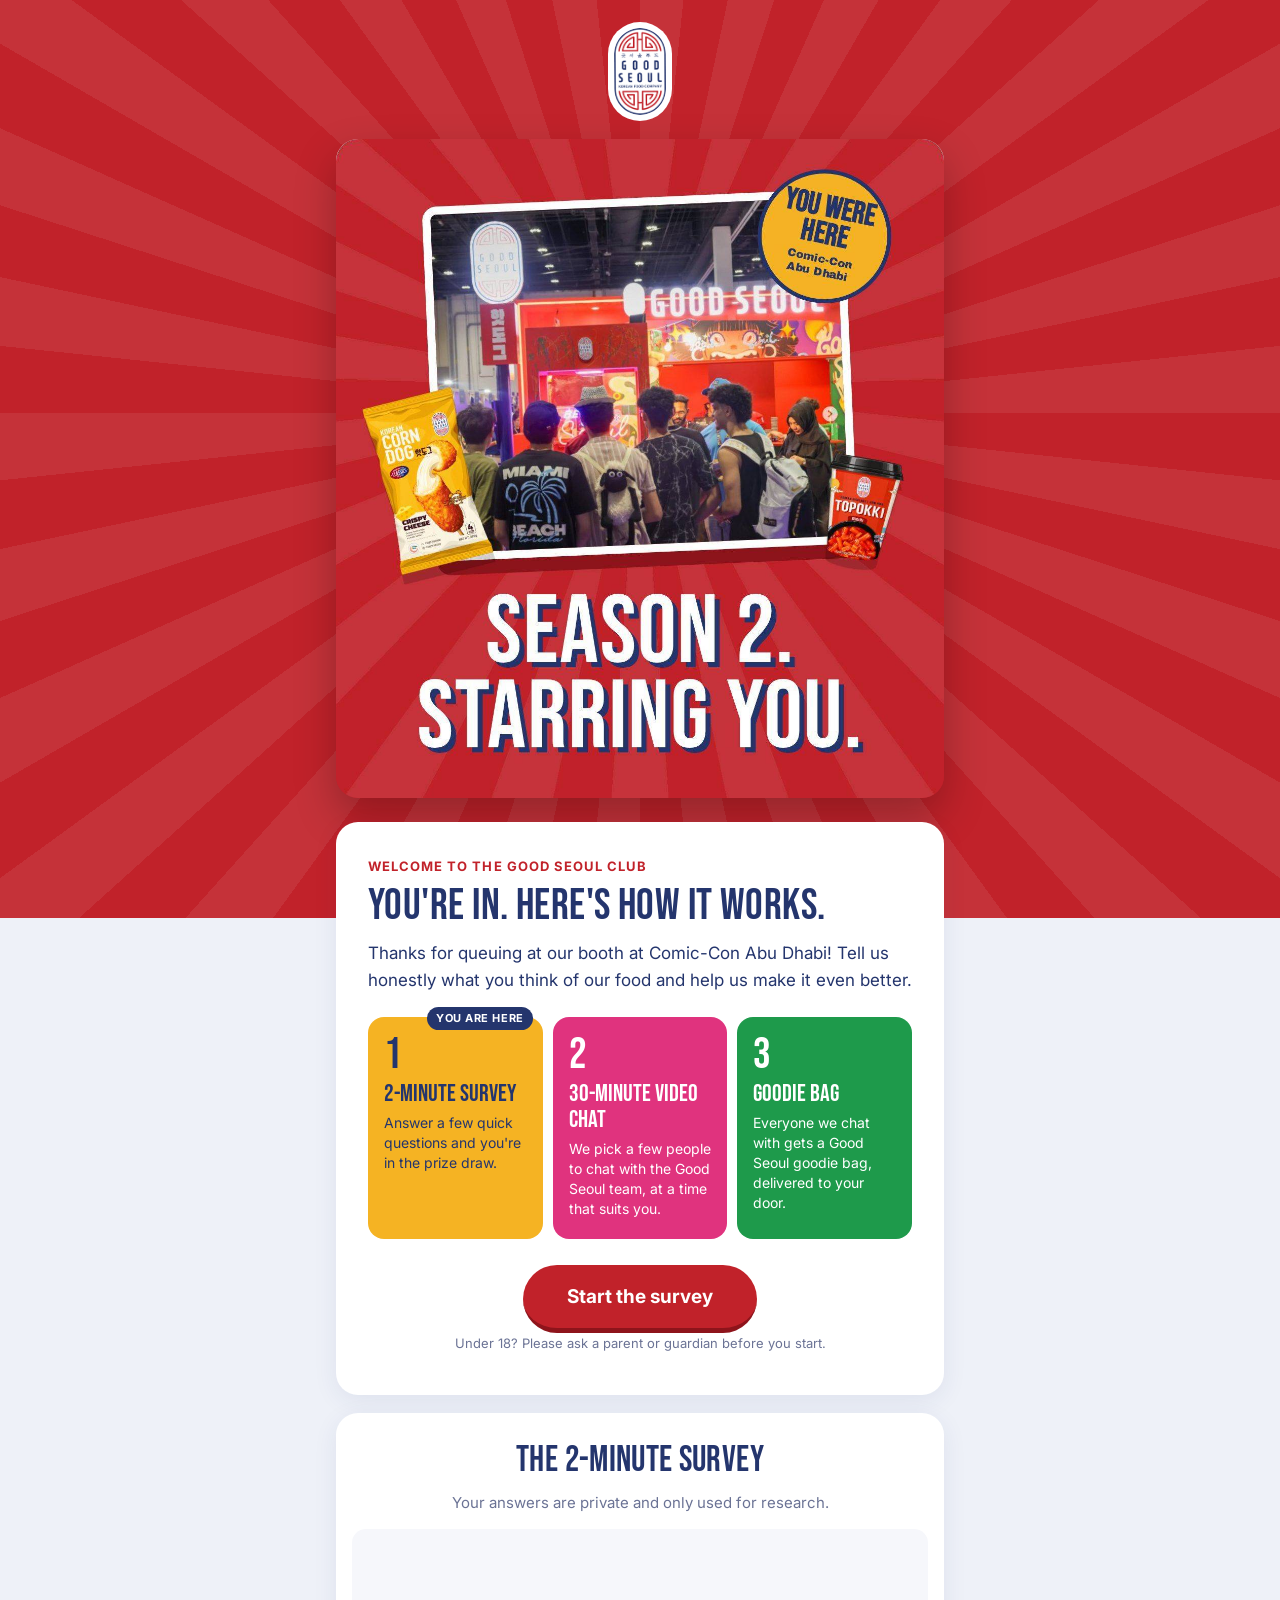
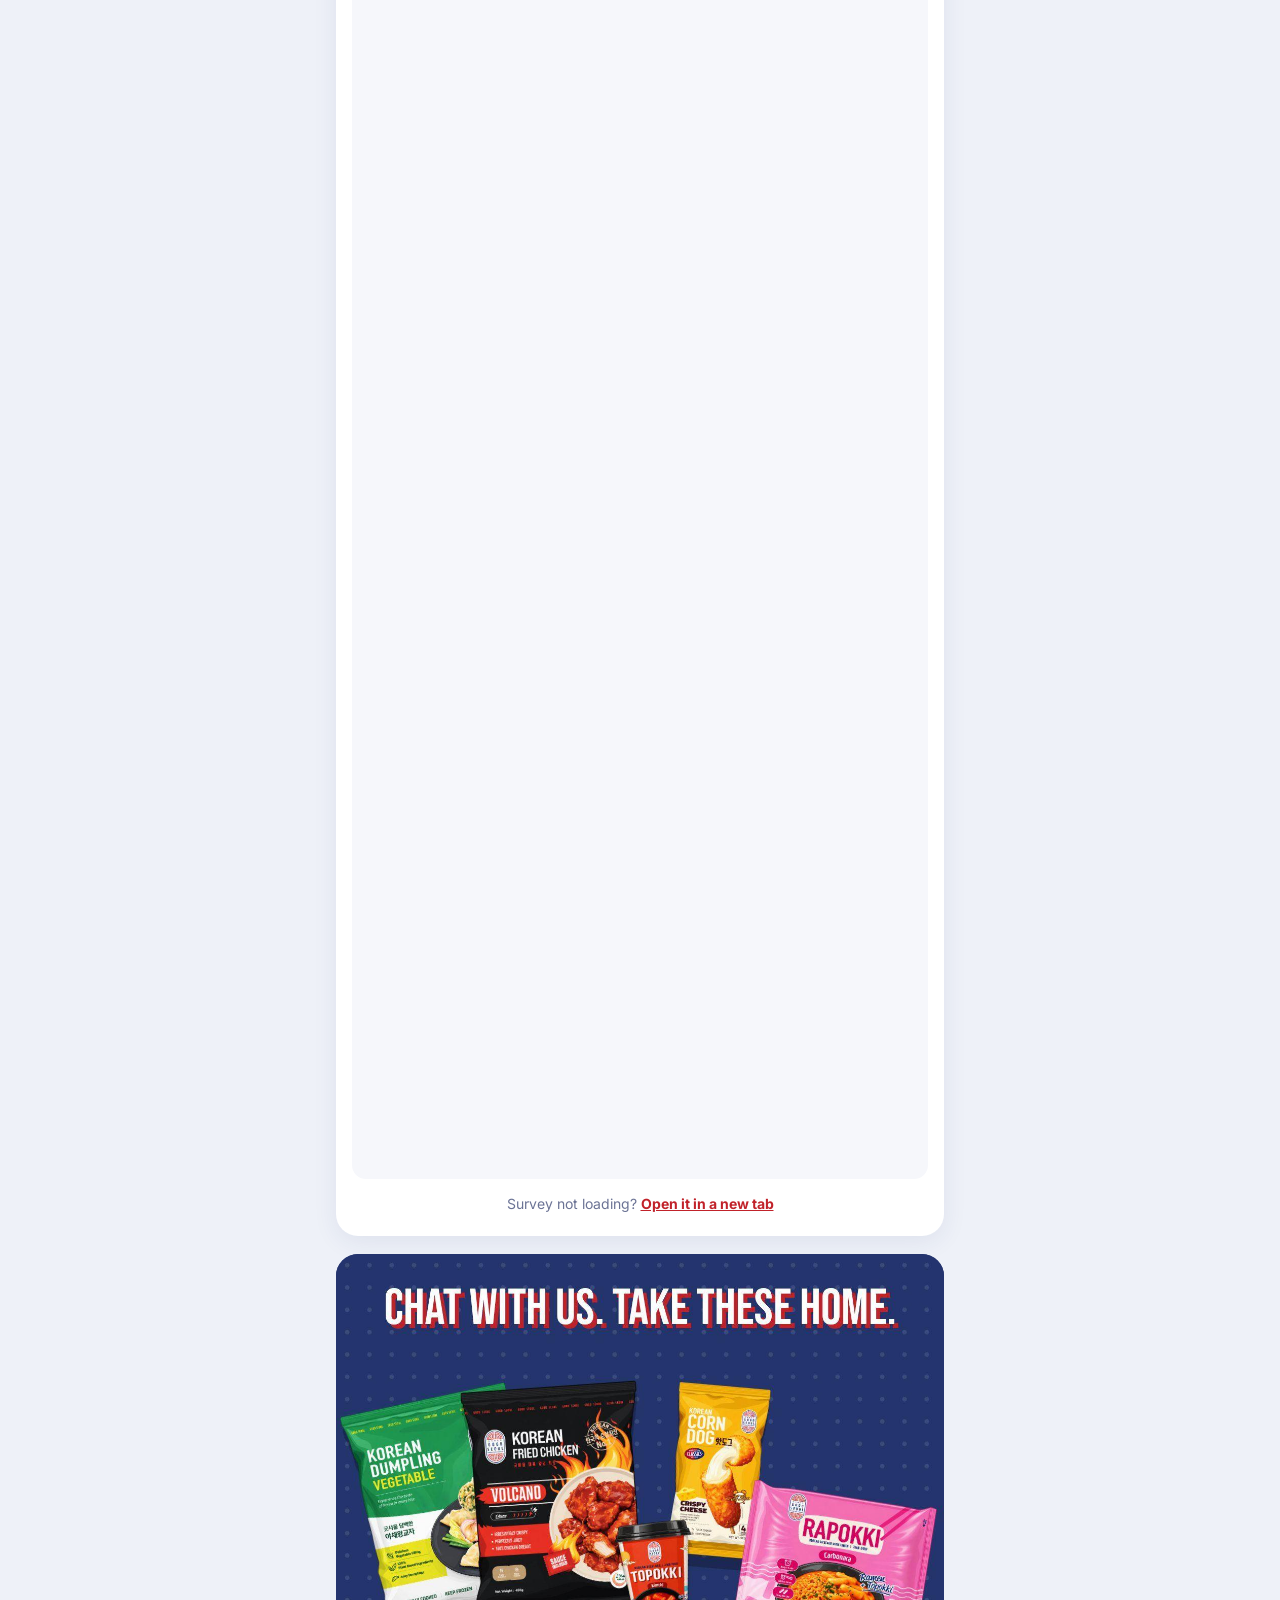
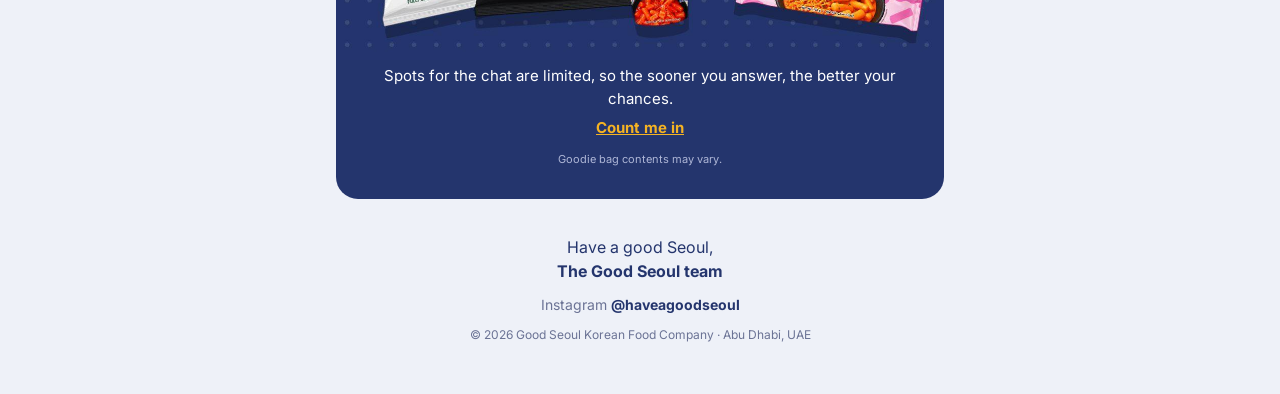
==== index.html @ 41782b33 "Good Seoul Club survey landing page Co-Authored-By: Claude Opus 5.5 (1M context) <noreply@anthropic." ====
<!DOCTYPE html>
<html lang="en">
<head>
<meta charset="UTF-8">
<meta name="viewport" content="width=device-width, initial-scale=1">
<title>Good Seoul Club | Season 2. Starring you.</title>
<meta name="description" content="You were at the Good Seoul booth at Comic-Con Abu Dhabi. Take the 2-minute survey and join the Good Seoul Club.">
<meta name="robots" content="noindex, nofollow">
<meta name="theme-color" content="#C1222A">
<meta property="og:type" content="website">
<meta property="og:title" content="Season 2. Starring you. | Good Seoul Club">
<meta property="og:description" content="Take the 2-minute survey, chat with the Good Seoul team and take home a goodie bag.">
<meta property="og:image" content="assets/og-image.jpg">
<meta name="twitter:card" content="summary_large_image">
<link rel="icon" type="image/png" href="assets/favicon.png">
<link rel="preconnect" href="https://fonts.googleapis.com">
<link rel="preconnect" href="https://fonts.gstatic.com" crossorigin>
<link href="https://fonts.googleapis.com/css2?family=Bebas+Neue&family=Inter:wght@400;600;700&display=swap" rel="stylesheet">
<link rel="stylesheet" href="css/style.css">
</head>
<body>

<header class="hero">
  <div class="container">
    <img class="logo" src="assets/logo.png" alt="Good Seoul" width="64">
    <div class="hero-card">
      <img src="assets/hero.jpg" alt="Season 2. Starring you. You were at the Good Seoul booth at Comic-Con Abu Dhabi." width="1200" height="1300">
    </div>
  </div>
</header>

<main class="container">

  <section class="card intro">
    <p class="eyebrow">Welcome to the Good Seoul Club</p>
    <h1>You're in. Here's how it works.</h1>
    <p>Thanks for queuing at our booth at Comic-Con Abu Dhabi! Tell us honestly what you think of our food and help us make it even better.</p>

    <ol class="steps">
      <li class="step step-1">
        <span class="here">You are here</span>
        <span class="num">1</span>
        <span class="title">2-minute survey</span>
        <span class="text">Answer a few quick questions and you're in the prize draw.</span>
      </li>
      <li class="step step-2">
        <span class="num">2</span>
        <span class="title">30-minute video chat</span>
        <span class="text">We pick a few people to chat with the Good Seoul team, at a time that suits you.</span>
      </li>
      <li class="step step-3">
        <span class="num">3</span>
        <span class="title">Goodie bag</span>
        <span class="text">Everyone we chat with gets a Good Seoul goodie bag, delivered to your door.</span>
      </li>
    </ol>

    <a class="btn" href="#survey">Start the survey</a>
    <p class="note">Under 18? Please ask a parent or guardian before you start.</p>
  </section>

  <section class="card form-card" id="survey">
    <div class="form-head">
      <h2>The 2-minute survey</h2>
      <p>Your answers are private and only used for research.</p>
    </div>
    <div class="form-frame" id="formFrame">
      <div class="loader" id="loader"><span></span>Loading the survey&hellip;</div>
      <div class="form-missing" id="formMissing" hidden>
        The survey link hasn't been set yet. (Admin: add FORM_URL in <code>js/config.js</code>.)
      </div>
    </div>
    <p class="fallback">Survey not loading? <a id="formNewTab" href="#" target="_blank" rel="noopener">Open it in a new tab</a></p>
  </section>

  <section class="goodies">
    <img src="assets/goodie-bag.jpg" alt="Chat with us. Take these home: Good Seoul dumplings, fried chicken, corn dogs, topokki and rapokki." width="1200" height="800" loading="lazy">
    <div class="goodies-text">
      <p>Spots for the chat are limited, so the sooner you answer, the better your chances.</p>
      <a href="#survey">Count me in</a>
      <small>Goodie bag contents may vary.</small>
    </div>
  </section>

</main>

<footer class="footer">
  <p class="signoff">Have a good Seoul,<br><strong>The Good Seoul team</strong></p>
  <p>Instagram <a href="https://instagram.com/haveagoodseoul" target="_blank" rel="noopener">@haveagoodseoul</a></p>
  <p class="small">&copy; 2026 Good Seoul Korean Food Company &middot; Abu Dhabi, UAE</p>
</footer>

<script src="js/config.js"></script>
<script src="js/track.js"></script>
<script>
(function () {
  var cfg = window.GS_CONFIG;
  var frame = document.getElementById("formFrame");
  var url = cfg.FORM_URL || "";
  var valid = /docs\.google\.com\/forms\/.+\/viewform/.test(url);

  GS.track("page_view");

  if (!valid) {
    document.getElementById("loader").hidden = true;
    document.getElementById("formMissing").hidden = false;
    document.querySelector(".fallback").hidden = true;
    return;
  }

  // Build the form URL: embedded mode + optional reference code pre-fill
  var u = new URL(url);
  u.searchParams.delete("usp");
  u.searchParams.set("hl", "en");
  if (cfg.REF_ENTRY_ID && GS.emailHash) u.searchParams.set(cfg.REF_ENTRY_ID, GS.emailHash);
  if (cfg.REF_ENTRY_ID && GS.emailHash) u.searchParams.set("usp", "pp_url");
  document.getElementById("formNewTab").href = u.toString();
  u.searchParams.set("embedded", "true");

  var iframe = document.createElement("iframe");
  iframe.title = "Good Seoul Club survey";
  iframe.src = u.toString();
  iframe.loading = "eager";
  function setHeight() {
    iframe.style.height = (window.innerWidth < 640 ? cfg.FORM_HEIGHT_MOBILE : cfg.FORM_HEIGHT_DESKTOP) + "px";
  }
  setHeight();
  window.addEventListener("resize", setHeight);

  // Each iframe load = a new form page (load 1 = opened; further loads = next page / submitted)
  var loads = 0;
  iframe.addEventListener("load", function () {
    loads++;
    document.getElementById("loader").hidden = true;
    if (loads === 1) { GS.track("form_loaded"); return; }
    GS.track("form_page_" + loads);
    frame.scrollIntoView({ behavior: "smooth", block: "start" });
  });
  frame.appendChild(iframe);

  var started = false;
  document.querySelectorAll('a[href="#survey"]').forEach(function (a) {
    a.addEventListener("click", function () { if (!started) { started = true; GS.track("cta_click"); } });
  });
})();
</script>
</body>
</html>
---- css/style.css ----
:root {
  --red: #C1222A;
  --red-dark: #8E141B;
  --navy: #24356D;
  --yellow: #F5B323;
  --pink: #E0337E;
  --green: #1E9A4B;
  --bg: #EEF1F8;
  --muted: #6B7395;
  --white: #FFFFFF;
  --radius: 22px;
  --display: "Bebas Neue", Impact, "Arial Narrow", sans-serif;
  --body: "Inter", Arial, Helvetica, sans-serif;
}

* { box-sizing: border-box; }
[hidden] { display: none !important; }
html { scroll-behavior: smooth; }
body {
  margin: 0;
  background: var(--bg);
  color: var(--navy);
  font-family: var(--body);
  font-size: 17px;
  line-height: 1.55;
  -webkit-font-smoothing: antialiased;
}
img { max-width: 100%; height: auto; display: block; }
a { color: inherit; }

.container { width: 100%; max-width: 640px; margin: 0 auto; padding: 0 16px; }

/* ---------- Hero ---------- */
.hero {
  background:
    repeating-conic-gradient(from 0deg at 50% 45%, rgba(255,255,255,.07) 0 6deg, transparent 6deg 12deg),
    var(--red);
  padding: 22px 0 120px;
}
.logo { width: 64px; margin: 0 auto 18px; background: #fff; border-radius: 40px; padding: 6px; }
.hero-card {
  border-radius: var(--radius);
  overflow: hidden;
  box-shadow: 0 18px 40px rgba(0,0,0,.25);
  background: var(--red);
}

main.container { margin-top: -96px; position: relative; }

/* ---------- Cards ---------- */
.card {
  background: var(--white);
  border-radius: var(--radius);
  padding: 34px 32px;
  margin-bottom: 18px;
  box-shadow: 0 6px 24px rgba(36,53,109,.08);
}
.eyebrow {
  margin: 0 0 4px;
  font-size: 13px;
  font-weight: 700;
  letter-spacing: .08em;
  text-transform: uppercase;
  color: var(--red);
}
h1, h2 {
  font-family: var(--display);
  font-weight: 400;
  letter-spacing: .01em;
  line-height: 1;
  margin: 0 0 12px;
}
h1 { font-size: 44px; }
h2 { font-size: 36px; }
.intro p { margin: 0 0 8px; }

/* ---------- Steps ---------- */
.steps {
  list-style: none;
  padding: 0;
  margin: 24px 0 26px;
  display: grid;
  grid-template-columns: repeat(3, 1fr);
  gap: 10px;
}
.step {
  position: relative;
  border-radius: 16px;
  padding: 18px 16px 20px;
  display: flex;
  flex-direction: column;
  color: var(--white);
}
.step-1 { background: var(--yellow); color: var(--navy); }
.step-2 { background: var(--pink); }
.step-3 { background: var(--green); }
.step .num { font-family: var(--display); font-size: 44px; line-height: 40px; }
.step .title { font-family: var(--display); font-size: 24px; line-height: 26px; padding-top: 6px; }
.step .text { font-size: 14px; line-height: 20px; padding-top: 6px; }
.step .here {
  position: absolute;
  top: -10px; right: 10px;
  background: var(--navy);
  color: var(--white);
  font-size: 11px;
  font-weight: 700;
  letter-spacing: .05em;
  text-transform: uppercase;
  padding: 3px 9px;
  border-radius: 20px;
}

/* ---------- Button ---------- */
.btn {
  display: block;
  width: fit-content;
  margin: 0 auto;
  background: var(--red);
  color: var(--white);
  font-weight: 700;
  font-size: 19px;
  text-decoration: none;
  padding: 17px 44px;
  border-radius: 40px;
  border-bottom: 5px solid var(--red-dark);
  transition: transform .15s ease, filter .15s ease;
}
.btn:hover { transform: translateY(-2px); filter: brightness(1.06); }
.btn:active { transform: translateY(1px); border-bottom-width: 3px; }
.btn:focus-visible, a:focus-visible { outline: 3px solid var(--yellow); outline-offset: 3px; }
.note { text-align: center; font-size: 13px; color: var(--muted); margin: 14px 0 0; }

/* ---------- Form ---------- */
.form-card { padding: 30px 16px 22px; scroll-margin-top: 16px; }
.form-head { padding: 0 16px; text-align: center; }
.form-head p { margin: 0 0 14px; color: var(--muted); font-size: 15px; }
.form-frame {
  position: relative;
  min-height: 420px;
  border-radius: 14px;
  overflow: hidden;
  background: #F6F7FB;
  scroll-margin-top: 16px;
}
.form-frame iframe { display: block; width: 100%; border: 0; background: transparent; }
.loader {
  position: absolute;
  inset: 0;
  display: flex;
  flex-direction: column;
  align-items: center;
  justify-content: center;
  gap: 14px;
  color: var(--muted);
  font-size: 15px;
}
.loader span {
  width: 38px; height: 38px;
  border-radius: 50%;
  border: 4px solid #DDE1EE;
  border-top-color: var(--red);
  animation: spin .8s linear infinite;
}
@keyframes spin { to { transform: rotate(360deg); } }
.form-missing { padding: 40px 24px; text-align: center; color: var(--red); font-weight: 600; }
.fallback { text-align: center; font-size: 14px; color: var(--muted); margin: 14px 0 0; }
.fallback a { color: var(--red); font-weight: 700; }

/* ---------- Goodies ---------- */
.goodies {
  background: var(--navy);
  border-radius: var(--radius);
  overflow: hidden;
  margin-bottom: 18px;
  color: var(--white);
  text-align: center;
}
.goodies-text { padding: 4px 32px 30px; font-size: 15px; }
.goodies-text p { margin: 0 0 6px; }
.goodies-text a { color: var(--yellow); font-weight: 700; }
.goodies-text small { display: block; color: #AEB6D6; font-size: 11px; margin-top: 12px; }

/* ---------- Footer ---------- */
.footer { text-align: center; padding: 18px 16px 40px; font-size: 14px; color: var(--muted); }
.footer p { margin: 0 0 10px; }
.footer a { color: var(--navy); font-weight: 700; text-decoration: none; }
.signoff { color: var(--navy); font-size: 16px; }
.small { font-size: 12px; }

/* ---------- Simple pages (unsubscribe) ---------- */
.simple { max-width: 520px; text-align: center; }
.simple .card { margin-top: 40px; }

@media (max-width: 600px) {
  .card { padding: 28px 20px; }
  h1 { font-size: 38px; }
  .steps { grid-template-columns: 1fr; gap: 12px; }
  .btn { width: 100%; text-align: center; padding: 17px 20px; }
  .hero { padding-bottom: 100px; }
  main.container { margin-top: -80px; }
}

@media (prefers-reduced-motion: reduce) {
  html { scroll-behavior: auto; }
  .loader span { animation-duration: 2s; }
  .btn { transition: none; }
}
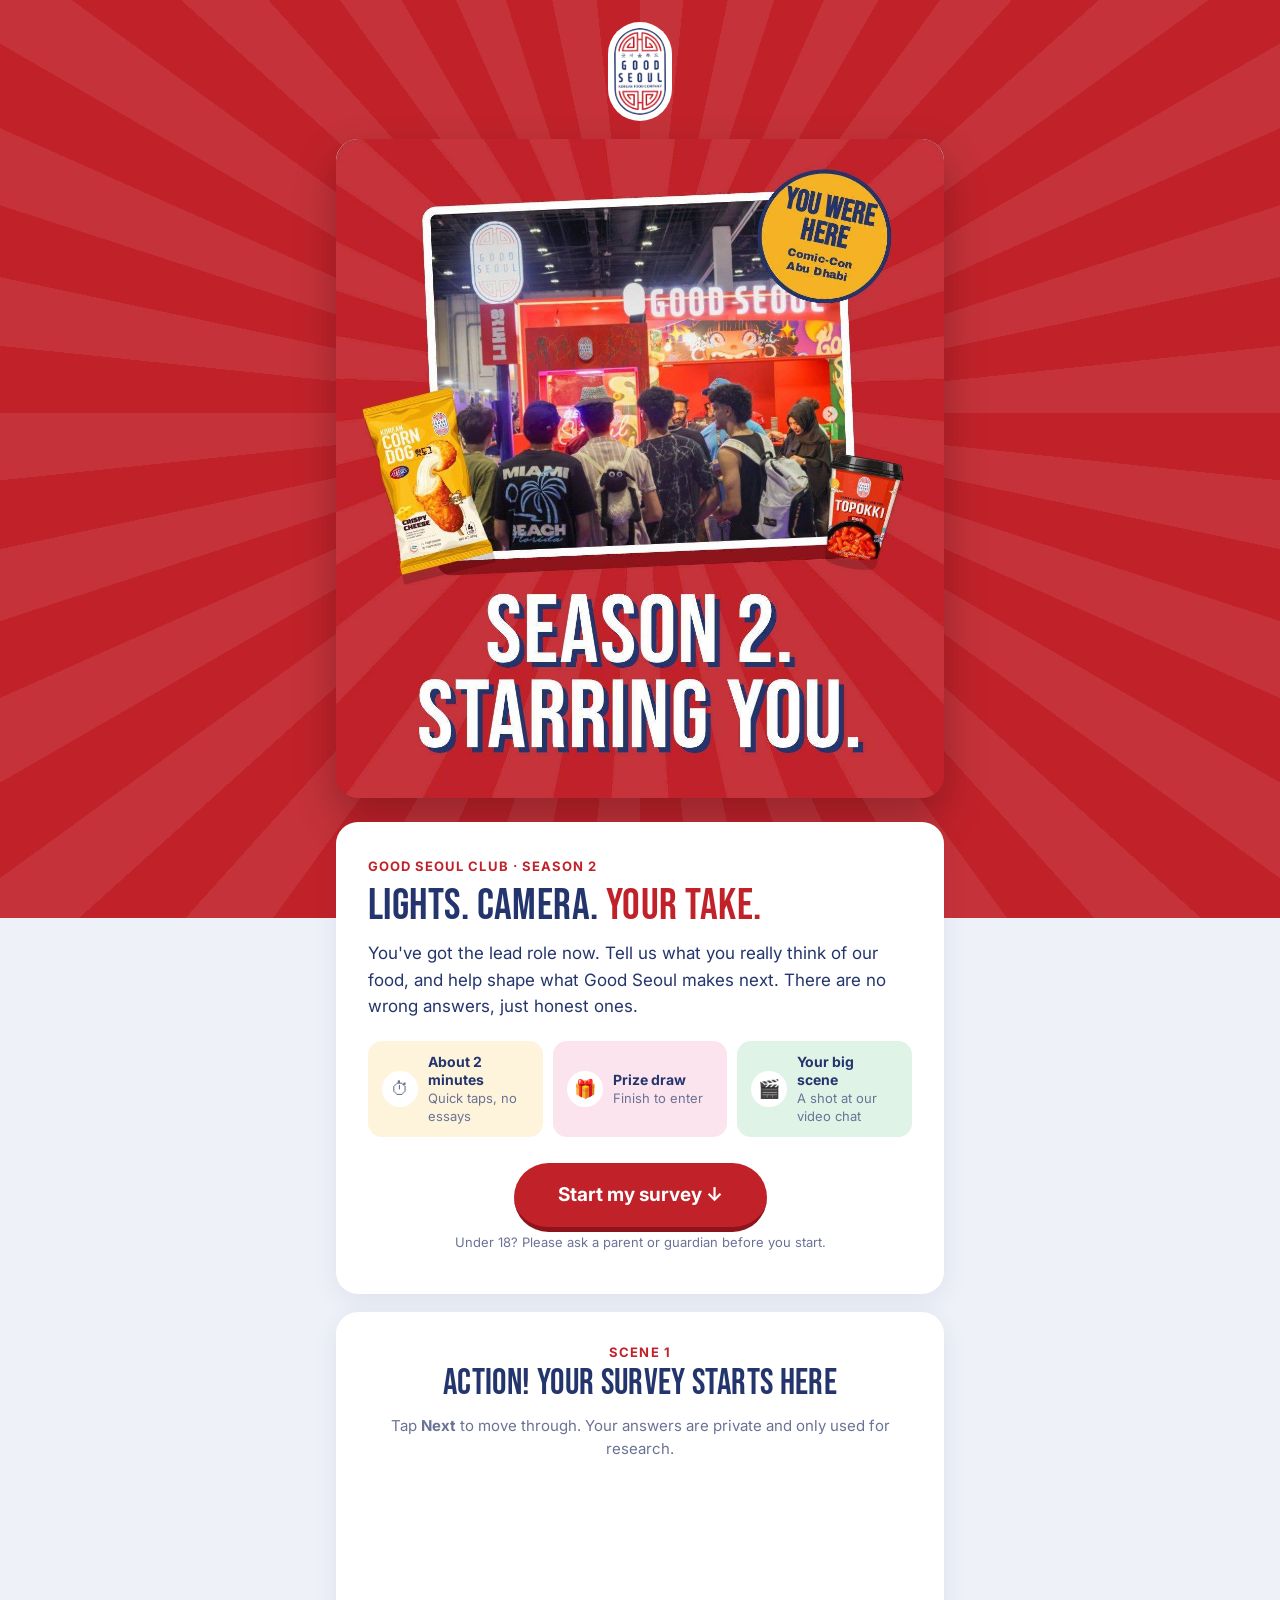
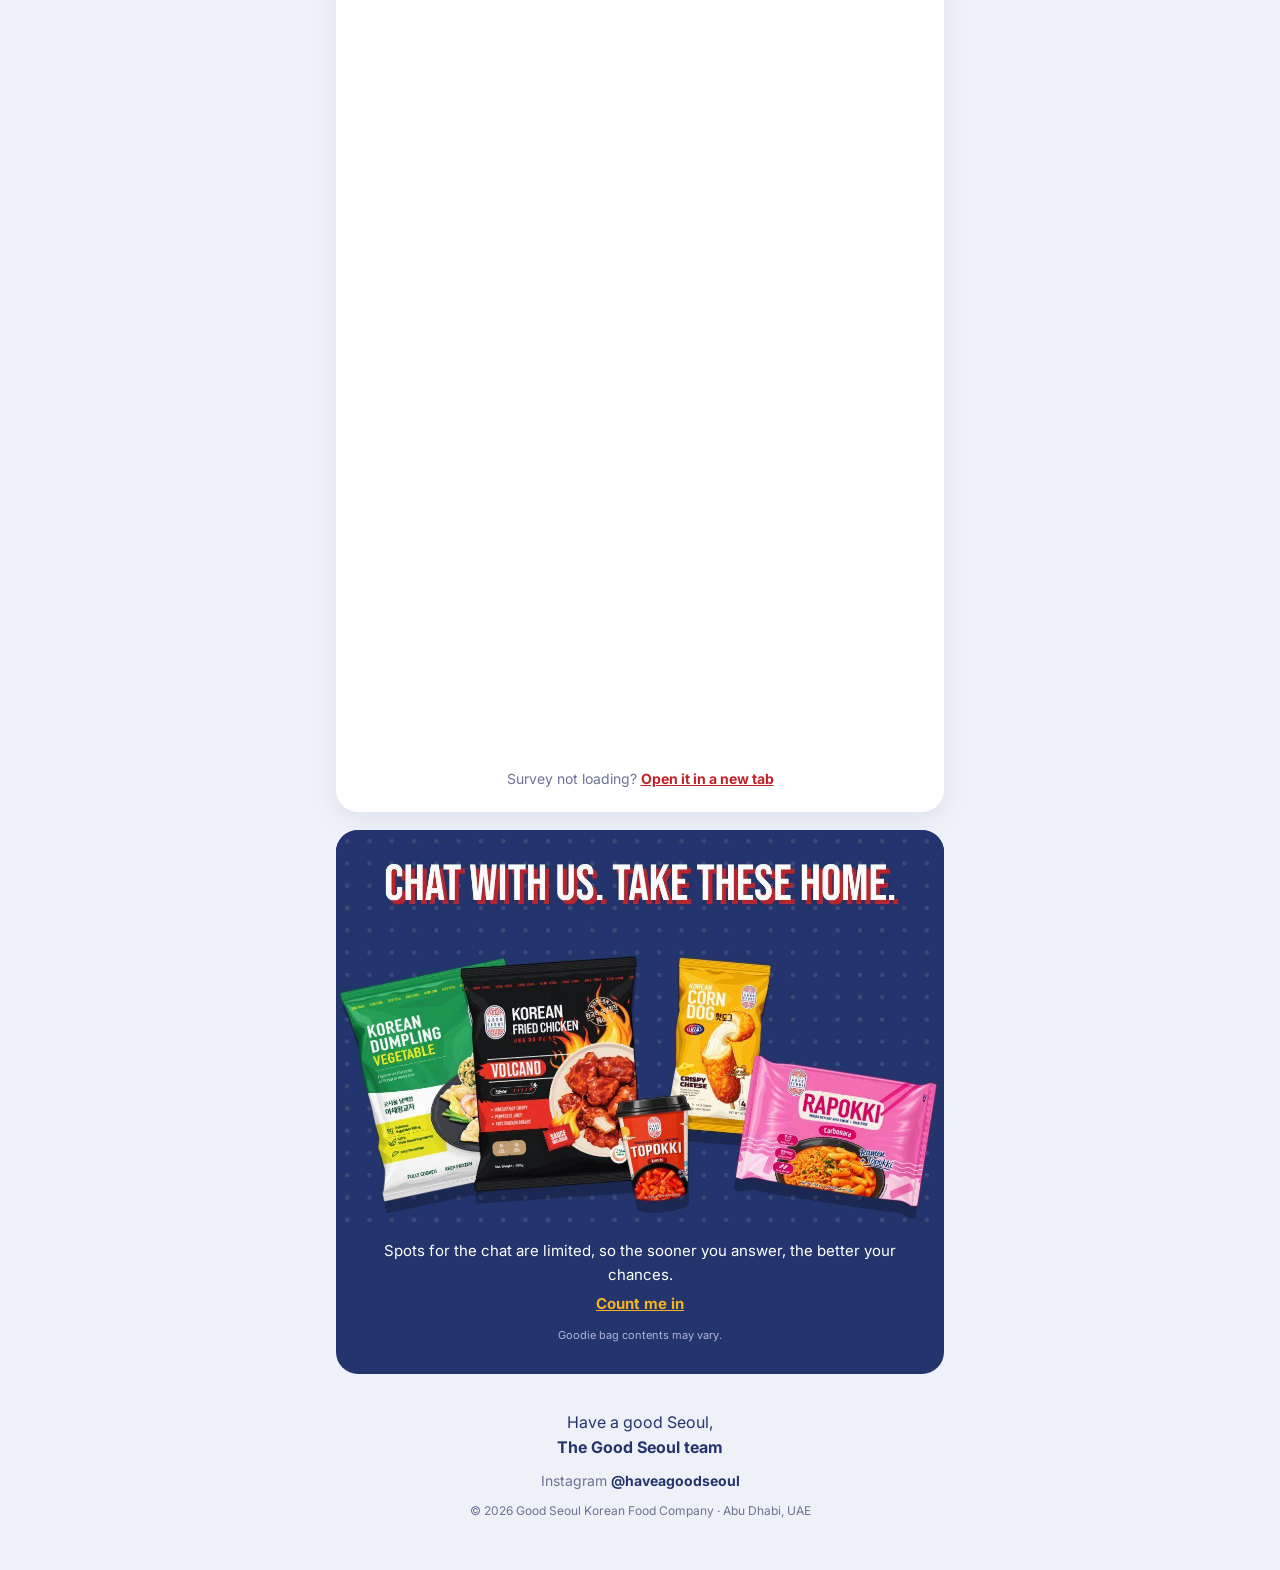
==== commit a1325e1f: "Replace repeated steps with survey-start intro Co-Authored-By: Claude Opus 5.5 (1M context) <noreply" ====
--- a/index.html
+++ b/index.html
@@ -32,37 +32,25 @@
 <main class="container">
 
   <section class="card intro">
-    <p class="eyebrow">Welcome to the Good Seoul Club</p>
-    <h1>You're in. Here's how it works.</h1>
-    <p>Thanks for queuing at our booth at Comic-Con Abu Dhabi! Tell us honestly what you think of our food and help us make it even better.</p>
+    <p class="eyebrow">Good Seoul Club &middot; Season 2</p>
+    <h1>Lights. Camera. <span class="hl">Your take.</span></h1>
+    <p>You've got the lead role now. Tell us what you really think of our food, and help shape what Good Seoul makes next. There are no wrong answers, just honest ones.</p>
 
-    <ol class="steps">
-      <li class="step step-1">
-        <span class="here">You are here</span>
-        <span class="num">1</span>
-        <span class="title">2-minute survey</span>
-        <span class="text">Answer a few quick questions and you're in the prize draw.</span>
-      </li>
-      <li class="step step-2">
-        <span class="num">2</span>
-        <span class="title">30-minute video chat</span>
-        <span class="text">We pick a few people to chat with the Good Seoul team, at a time that suits you.</span>
-      </li>
-      <li class="step step-3">
-        <span class="num">3</span>
-        <span class="title">Goodie bag</span>
-        <span class="text">Everyone we chat with gets a Good Seoul goodie bag, delivered to your door.</span>
-      </li>
-    </ol>
+    <ul class="perks">
+      <li class="perk perk-yellow"><span class="perk-icon" aria-hidden="true">&#9201;</span><span><strong>About 2 minutes</strong>Quick taps, no essays</span></li>
+      <li class="perk perk-pink"><span class="perk-icon" aria-hidden="true">&#127873;</span><span><strong>Prize draw</strong>Finish to enter</span></li>
+      <li class="perk perk-green"><span class="perk-icon" aria-hidden="true">&#127916;</span><span><strong>Your big scene</strong>A shot at our video chat</span></li>
+    </ul>
 
-    <a class="btn" href="#survey">Start the survey</a>
+    <a class="btn" href="#survey">Start my survey &darr;</a>
     <p class="note">Under 18? Please ask a parent or guardian before you start.</p>
   </section>
 
   <section class="card form-card" id="survey">
     <div class="form-head">
-      <h2>The 2-minute survey</h2>
-      <p>Your answers are private and only used for research.</p>
+      <p class="eyebrow">Scene 1</p>
+      <h2>Action! Your survey starts here</h2>
+      <p>Tap <strong>Next</strong> to move through. Your answers are private and only used for research.</p>
     </div>
     <div class="form-frame" id="formFrame">
       <div class="loader" id="loader"><span></span>Loading the survey&hellip;</div>
--- a/css/style.css
+++ b/css/style.css
@@ -74,41 +74,41 @@
 h2 { font-size: 36px; }
 .intro p { margin: 0 0 8px; }
 
-/* ---------- Steps ---------- */
-.steps {
+.hl { color: var(--red); white-space: nowrap; }
+
+/* ---------- Perks ---------- */
+.perks {
   list-style: none;
   padding: 0;
-  margin: 24px 0 26px;
+  margin: 22px 0 26px;
   display: grid;
   grid-template-columns: repeat(3, 1fr);
   gap: 10px;
 }
-.step {
-  position: relative;
-  border-radius: 16px;
-  padding: 18px 16px 20px;
+.perk {
   display: flex;
-  flex-direction: column;
-  color: var(--white);
-}
-.step-1 { background: var(--yellow); color: var(--navy); }
-.step-2 { background: var(--pink); }
-.step-3 { background: var(--green); }
-.step .num { font-family: var(--display); font-size: 44px; line-height: 40px; }
-.step .title { font-family: var(--display); font-size: 24px; line-height: 26px; padding-top: 6px; }
-.step .text { font-size: 14px; line-height: 20px; padding-top: 6px; }
-.step .here {
-  position: absolute;
-  top: -10px; right: 10px;
-  background: var(--navy);
-  color: var(--white);
-  font-size: 11px;
-  font-weight: 700;
-  letter-spacing: .05em;
-  text-transform: uppercase;
-  padding: 3px 9px;
-  border-radius: 20px;
-}
+  align-items: center;
+  gap: 10px;
+  padding: 12px 14px;
+  border-radius: 14px;
+  font-size: 13px;
+  line-height: 18px;
+  color: var(--muted);
+}
+.perk strong { display: block; color: var(--navy); font-size: 14px; }
+.perk-icon {
+  flex: 0 0 36px;
+  height: 36px;
+  border-radius: 50%;
+  display: flex;
+  align-items: center;
+  justify-content: center;
+  font-size: 18px;
+  background: var(--white);
+}
+.perk-yellow { background: #FEF4DC; }
+.perk-pink   { background: #FCE4EF; }
+.perk-green  { background: #E0F3E7; }
 
 /* ---------- Button ---------- */
 .btn {
@@ -134,12 +134,13 @@
 .form-card { padding: 30px 16px 22px; scroll-margin-top: 16px; }
 .form-head { padding: 0 16px; text-align: center; }
 .form-head p { margin: 0 0 14px; color: var(--muted); font-size: 15px; }
+.form-head p.eyebrow { margin: 0 0 4px; color: var(--red); font-size: 13px; }
 .form-frame {
   position: relative;
   min-height: 420px;
   border-radius: 14px;
   overflow: hidden;
-  background: #F6F7FB;
+  background: #FFFFFF;
   scroll-margin-top: 16px;
 }
 .form-frame iframe { display: block; width: 100%; border: 0; background: transparent; }
@@ -194,7 +195,7 @@
 @media (max-width: 600px) {
   .card { padding: 28px 20px; }
   h1 { font-size: 38px; }
-  .steps { grid-template-columns: 1fr; gap: 12px; }
+  .perks { grid-template-columns: 1fr; gap: 8px; }
   .btn { width: 100%; text-align: center; padding: 17px 20px; }
   .hero { padding-bottom: 100px; }
   main.container { margin-top: -80px; }
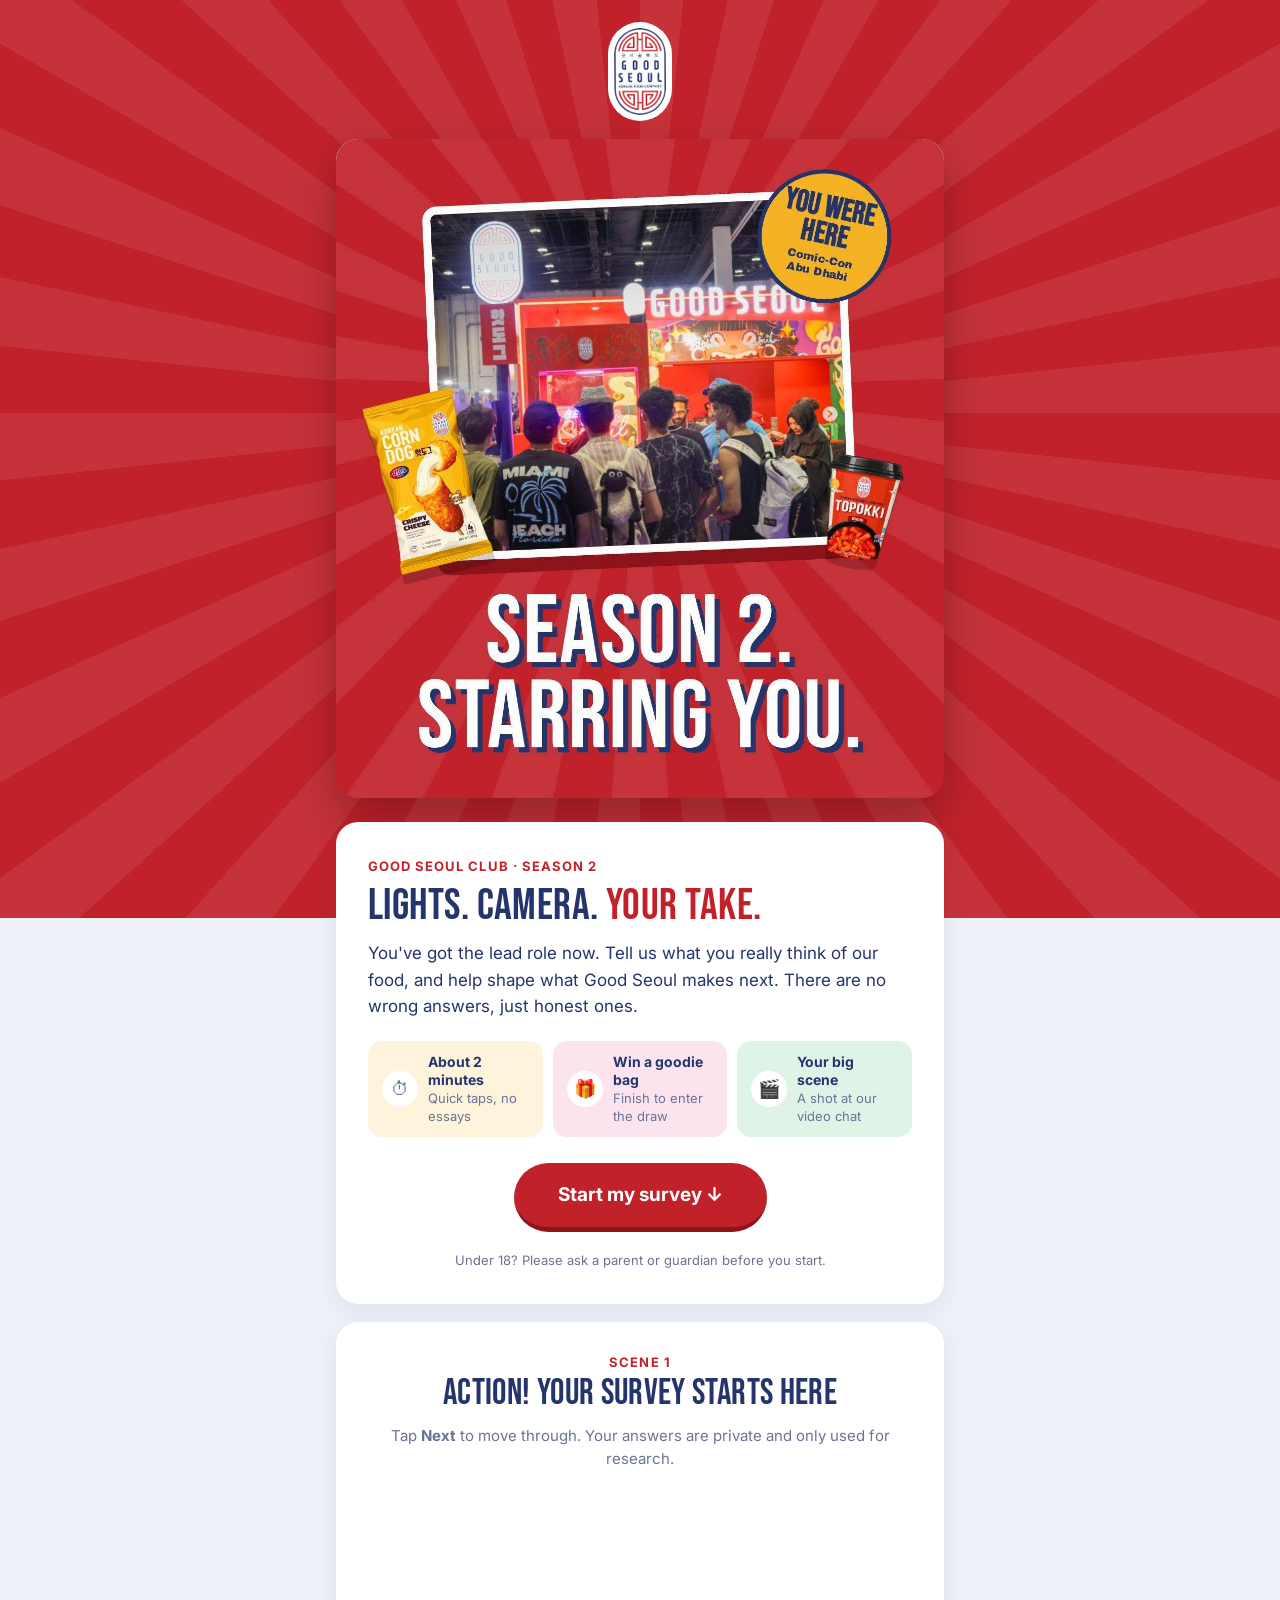
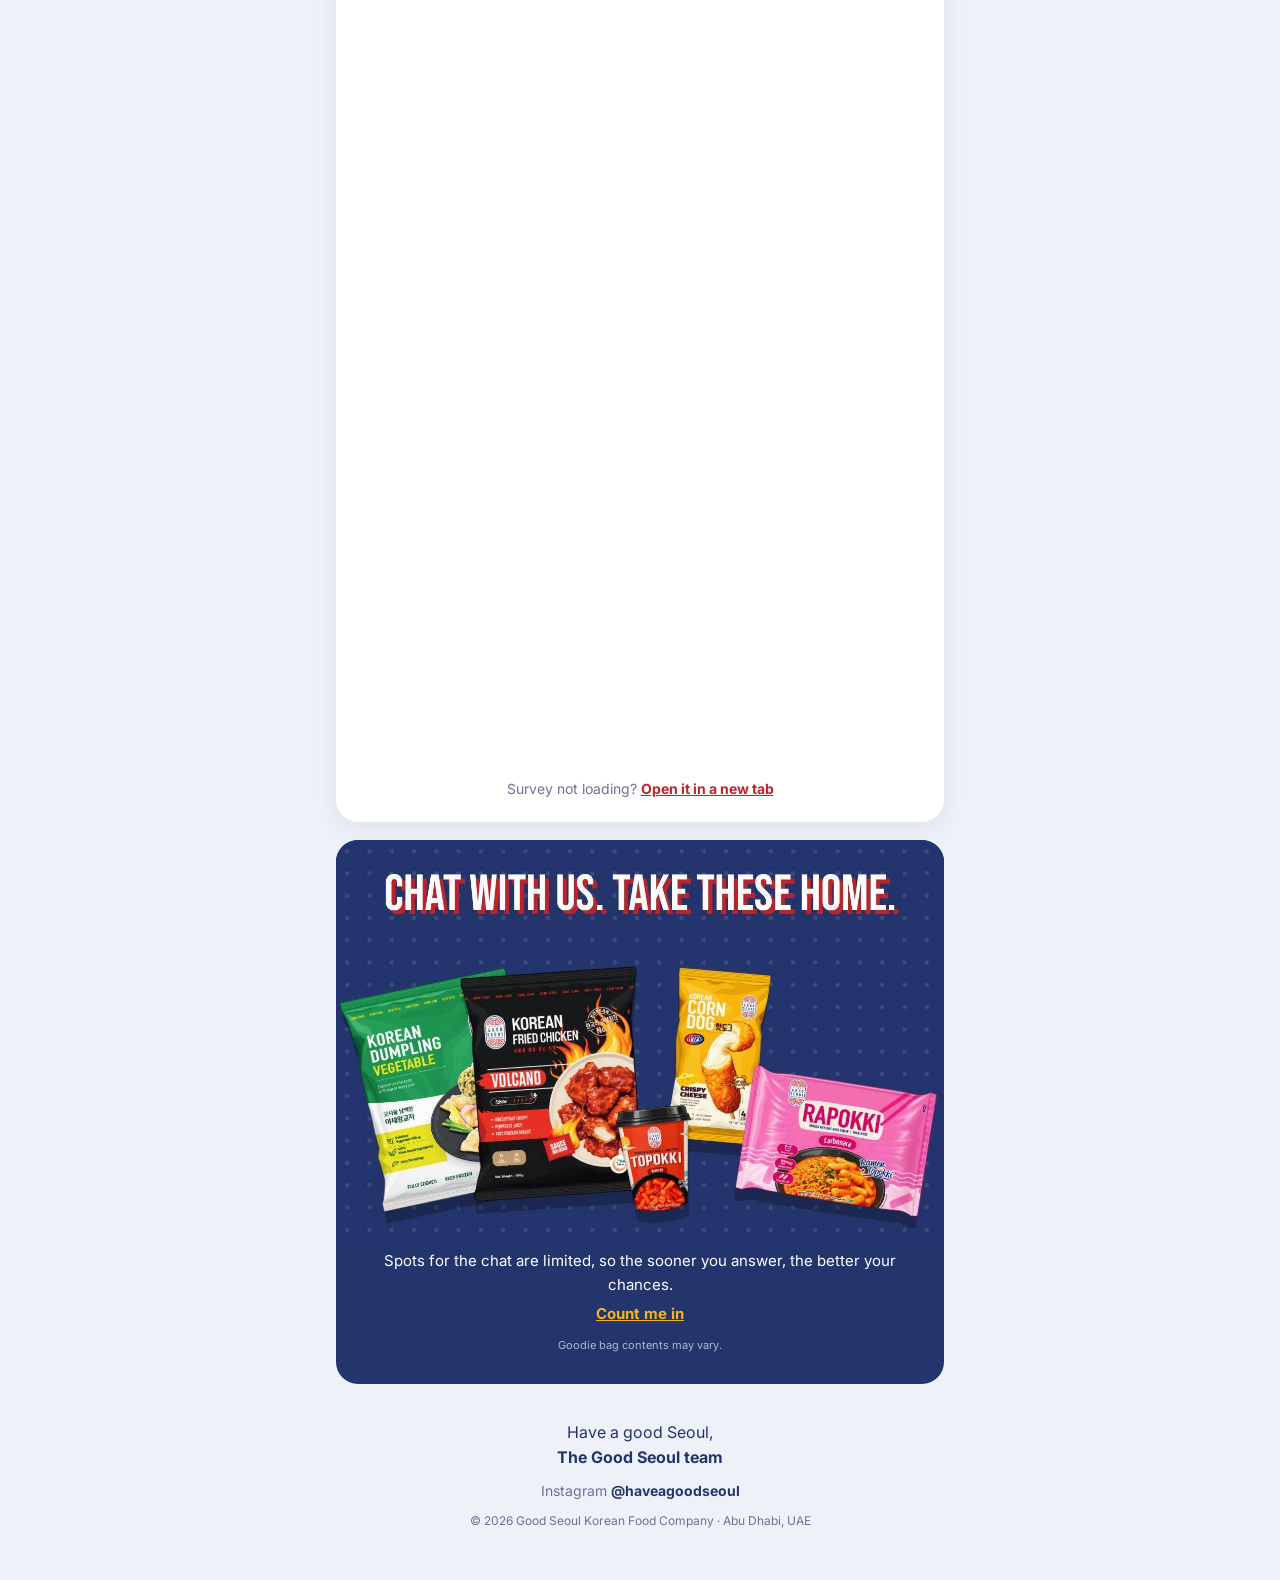
==== commit ac107dab: "Add goodie bag as the prize Co-Authored-By: Claude Opus 5.5 (1M context) <noreply@anthropic.com>" ====
--- a/index.html
+++ b/index.html
@@ -38,7 +38,7 @@
 
     <ul class="perks">
       <li class="perk perk-yellow"><span class="perk-icon" aria-hidden="true">&#9201;</span><span><strong>About 2 minutes</strong>Quick taps, no essays</span></li>
-      <li class="perk perk-pink"><span class="perk-icon" aria-hidden="true">&#127873;</span><span><strong>Prize draw</strong>Finish to enter</span></li>
+      <li class="perk perk-pink"><span class="perk-icon" aria-hidden="true">&#127873;</span><span><strong>Win a goodie bag</strong>Finish to enter the draw</span></li>
       <li class="perk perk-green"><span class="perk-icon" aria-hidden="true">&#127916;</span><span><strong>Your big scene</strong>A shot at our video chat</span></li>
     </ul>
 
--- a/css/style.css
+++ b/css/style.css
@@ -128,7 +128,7 @@
 .btn:hover { transform: translateY(-2px); filter: brightness(1.06); }
 .btn:active { transform: translateY(1px); border-bottom-width: 3px; }
 .btn:focus-visible, a:focus-visible { outline: 3px solid var(--yellow); outline-offset: 3px; }
-.note { text-align: center; font-size: 13px; color: var(--muted); margin: 14px 0 0; }
+.note, .intro .note { text-align: center; font-size: 13px; color: var(--muted); margin: 18px 0 0; }
 
 /* ---------- Form ---------- */
 .form-card { padding: 30px 16px 22px; scroll-margin-top: 16px; }
